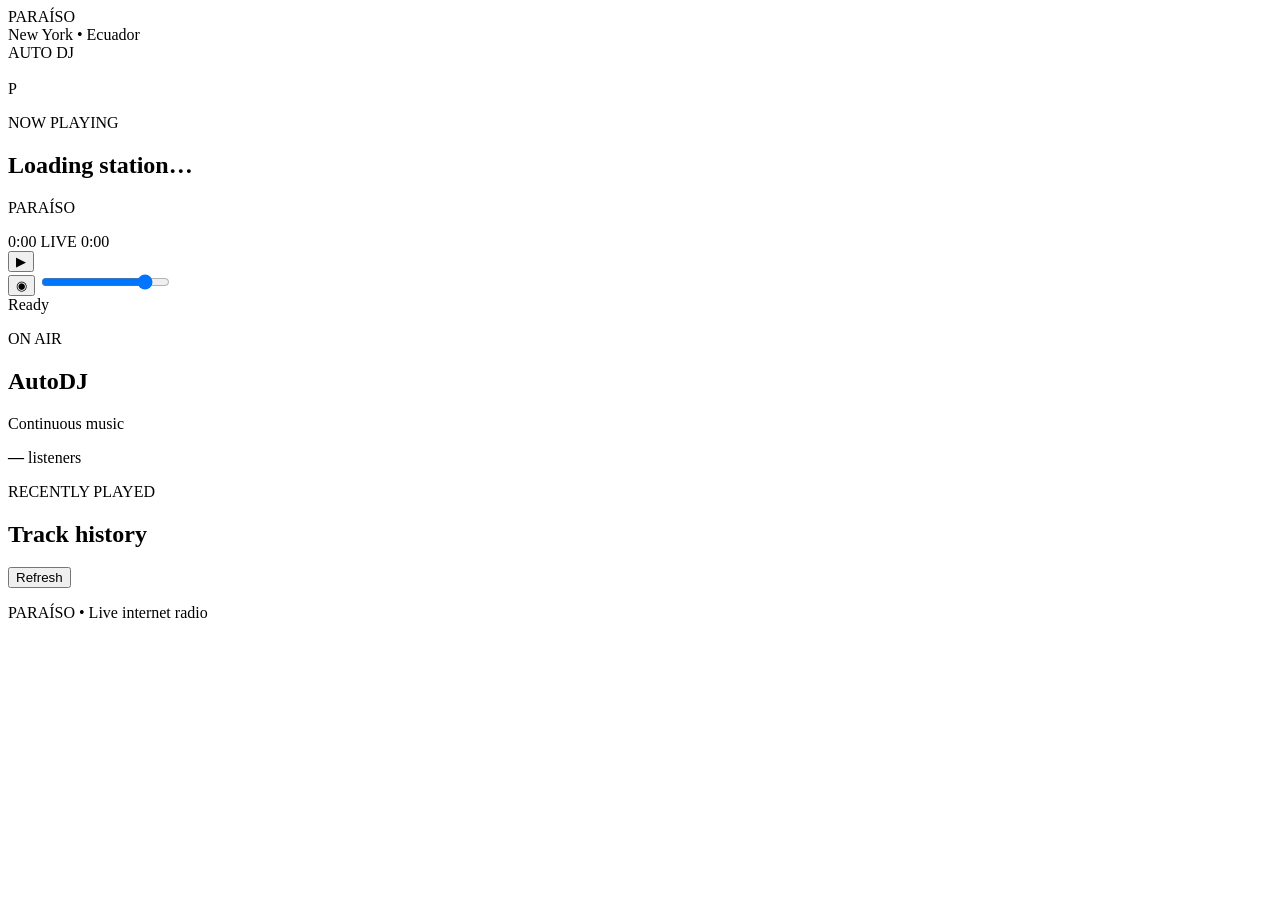
==== index.html @ c61d4d2f "Add PARAÍSO Radio V1 interface" ====
<!doctype html>
<html lang="en">
<head>
  <meta charset="utf-8" />
  <meta name="viewport" content="width=device-width, initial-scale=1, viewport-fit=cover" />
  <meta name="theme-color" content="#0b0b0c" />
  <title>PARAÍSO — Live Radio</title>
  <link rel="manifest" href="./manifest.webmanifest" />
  <link rel="stylesheet" href="./styles.css" />
</head>
<body>
  <div class="app-shell">
    <header class="topbar">
      <div>
        <div class="brand">PARAÍSO</div>
        <div class="tagline" id="tagline">New York • Ecuador</div>
      </div>
      <div class="signal-pill" id="signalPill" aria-live="polite">
        <span class="signal-dot"></span>
        <span id="signalText">AUTO DJ</span>
      </div>
    </header>

    <main>
      <section class="hero" aria-labelledby="nowPlayingHeading">
        <div class="cover-wrap">
          <img id="coverArt" class="cover-art hidden" alt="" />
          <div id="coverFallback" class="cover-fallback" aria-hidden="true">
            <div class="cover-wordmark">P</div>
          </div>
        </div>

        <div class="track">
          <p class="eyebrow" id="nowPlayingHeading">NOW PLAYING</p>
          <h1 id="songTitle">Loading station…</h1>
          <p class="artist" id="artistName">PARAÍSO</p>

          <div class="progress-block">
            <div class="progress-track" aria-hidden="true">
              <div class="progress-fill" id="progressFill"></div>
            </div>
            <div class="progress-times">
              <span id="elapsedTime">0:00</span>
              <span class="live-word">LIVE</span>
              <span id="durationTime">0:00</span>
            </div>
          </div>

          <div class="controls">
            <button class="play-button" id="playButton" type="button" aria-label="Play live radio">
              <span id="playIcon">▶</span>
            </button>

            <div class="volume-group">
              <button class="icon-button" id="muteButton" type="button" aria-label="Mute">
                <span id="volumeIcon">◉</span>
              </button>
              <input id="volumeSlider" type="range" min="0" max="1" step="0.05" value="0.85" aria-label="Volume" />
            </div>
          </div>

          <div class="status-line" id="playerStatus" aria-live="polite">Ready</div>
        </div>
      </section>

      <section class="info-grid">
        <article class="panel on-air-panel">
          <p class="eyebrow">ON AIR</p>
          <div class="on-air-row">
            <div>
              <h2 id="hostName">AutoDJ</h2>
              <p id="showName">Continuous music</p>
            </div>
            <div class="listener-box">
              <strong id="listenerCount">—</strong>
              <span>listeners</span>
            </div>
          </div>
        </article>

        <article class="panel">
          <div class="section-title-row">
            <div>
              <p class="eyebrow">RECENTLY PLAYED</p>
              <h2>Track history</h2>
            </div>
            <button class="text-button" id="refreshButton" type="button">Refresh</button>
          </div>
          <ol class="history-list" id="historyList"></ol>
        </article>
      </section>
    </main>

    <footer>
      <span id="footerStation">PARAÍSO</span>
      <span class="footer-separator">•</span>
      <span>Live internet radio</span>
    </footer>
  </div>

  <audio id="radioAudio" preload="none"></audio>

  <script src="./config.js"></script>
  <script src="./app.js"></script>
</body>
</html>
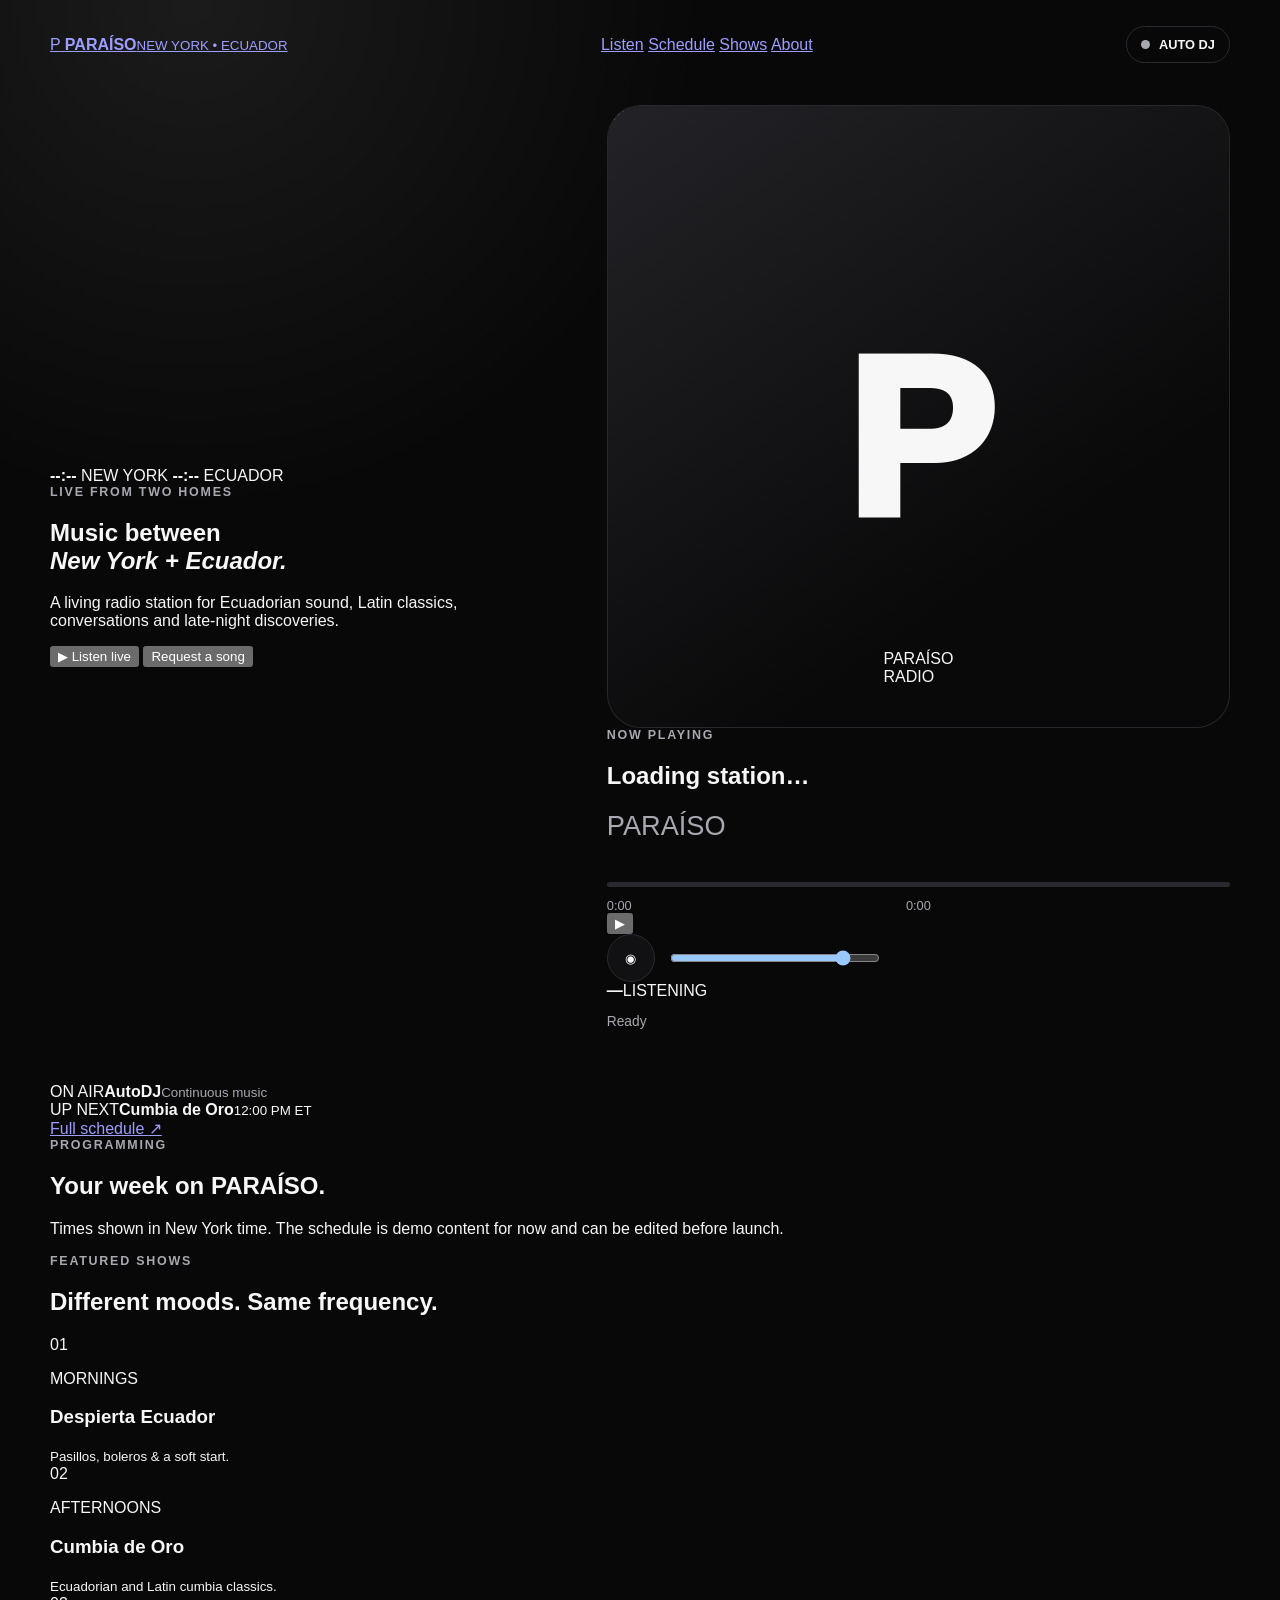
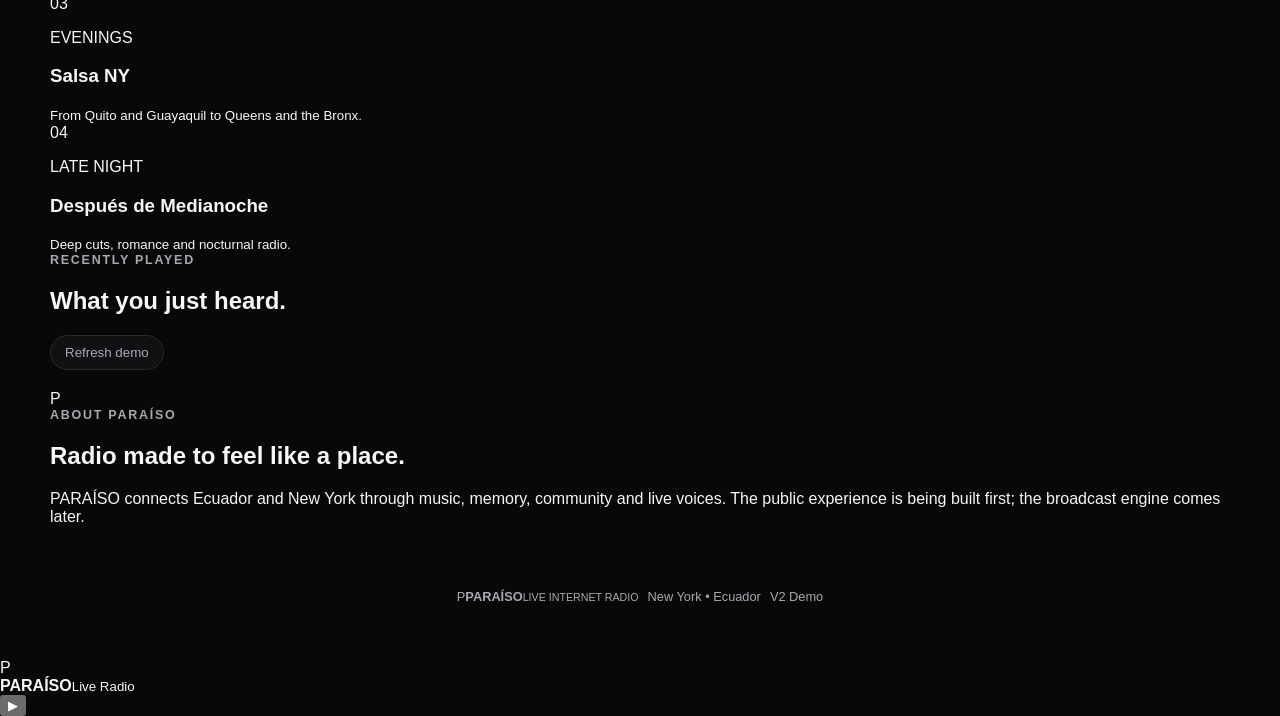
==== commit 4cb405fe: "Redesign PARAÍSO public radio experience" ====
--- a/index.html
+++ b/index.html
@@ -3,103 +3,161 @@
 <head>
   <meta charset="utf-8" />
   <meta name="viewport" content="width=device-width, initial-scale=1, viewport-fit=cover" />
-  <meta name="theme-color" content="#0b0b0c" />
+  <meta name="theme-color" content="#090a0b" />
+  <meta name="description" content="PARAÍSO — New York • Ecuador. Live music, culture and radio." />
   <title>PARAÍSO — Live Radio</title>
   <link rel="manifest" href="./manifest.webmanifest" />
   <link rel="stylesheet" href="./styles.css" />
 </head>
 <body>
+  <div class="noise" aria-hidden="true"></div>
   <div class="app-shell">
     <header class="topbar">
-      <div>
-        <div class="brand">PARAÍSO</div>
-        <div class="tagline" id="tagline">New York • Ecuador</div>
-      </div>
-      <div class="signal-pill" id="signalPill" aria-live="polite">
-        <span class="signal-dot"></span>
-        <span id="signalText">AUTO DJ</span>
+      <a class="brand-lockup" href="#listen" aria-label="PARAÍSO home">
+        <span class="brand-mark">P</span>
+        <span><strong>PARAÍSO</strong><small>NEW YORK • ECUADOR</small></span>
+      </a>
+
+      <nav class="desktop-nav" aria-label="Primary navigation">
+        <a href="#listen">Listen</a>
+        <a href="#schedule">Schedule</a>
+        <a href="#shows">Shows</a>
+        <a href="#about">About</a>
+      </nav>
+
+      <div class="header-actions">
+        <div class="signal-pill" id="signalPill" aria-live="polite">
+          <span class="signal-dot"></span><span id="signalText">AUTO DJ</span>
+        </div>
       </div>
     </header>
 
     <main>
-      <section class="hero" aria-labelledby="nowPlayingHeading">
-        <div class="cover-wrap">
-          <img id="coverArt" class="cover-art hidden" alt="" />
-          <div id="coverFallback" class="cover-fallback" aria-hidden="true">
-            <div class="cover-wordmark">P</div>
+      <section class="hero" id="listen" aria-labelledby="songTitle">
+        <div class="hero-copy">
+          <div class="world-clocks" aria-label="Station clocks">
+            <span><b id="nyClock">--:--</b> NEW YORK</span>
+            <i></i>
+            <span><b id="ecClock">--:--</b> ECUADOR</span>
+          </div>
+
+          <p class="eyebrow">LIVE FROM TWO HOMES</p>
+          <h1>Music between<br><em>New York + Ecuador.</em></h1>
+          <p class="hero-intro">A living radio station for Ecuadorian sound, Latin classics, conversations and late-night discoveries.</p>
+
+          <div class="hero-actions">
+            <button class="primary-button" id="heroPlayButton" type="button"><span id="heroPlayIcon">▶</span> Listen live</button>
+            <button class="secondary-button" id="requestButton" type="button">Request a song</button>
           </div>
         </div>
 
-        <div class="track">
-          <p class="eyebrow" id="nowPlayingHeading">NOW PLAYING</p>
-          <h1 id="songTitle">Loading station…</h1>
-          <p class="artist" id="artistName">PARAÍSO</p>
+        <div class="player-card" aria-label="Live radio player">
+          <div class="cover-wrap">
+            <img id="coverArt" class="cover-art hidden" alt="" />
+            <div id="coverFallback" class="cover-fallback" aria-hidden="true">
+              <span class="orbit orbit-a"></span><span class="orbit orbit-b"></span>
+              <div class="cover-wordmark">P</div>
+              <div class="cover-caption">PARAÍSO<br>RADIO</div>
+            </div>
+            <div class="live-badge">LIVE</div>
+          </div>
+
+          <div class="track-meta">
+            <p class="eyebrow">NOW PLAYING</p>
+            <h2 id="songTitle">Loading station…</h2>
+            <p class="artist" id="artistName">PARAÍSO</p>
+          </div>
 
           <div class="progress-block">
-            <div class="progress-track" aria-hidden="true">
-              <div class="progress-fill" id="progressFill"></div>
-            </div>
-            <div class="progress-times">
-              <span id="elapsedTime">0:00</span>
-              <span class="live-word">LIVE</span>
-              <span id="durationTime">0:00</span>
-            </div>
+            <div class="progress-track"><div class="progress-fill" id="progressFill"></div></div>
+            <div class="progress-times"><span id="elapsedTime">0:00</span><span id="durationTime">0:00</span></div>
           </div>
 
-          <div class="controls">
-            <button class="play-button" id="playButton" type="button" aria-label="Play live radio">
-              <span id="playIcon">▶</span>
-            </button>
-
+          <div class="player-controls">
+            <button class="round-button" id="playButton" type="button" aria-label="Play live radio"><span id="playIcon">▶</span></button>
             <div class="volume-group">
-              <button class="icon-button" id="muteButton" type="button" aria-label="Mute">
-                <span id="volumeIcon">◉</span>
-              </button>
+              <button class="icon-button" id="muteButton" type="button" aria-label="Mute">◉</button>
               <input id="volumeSlider" type="range" min="0" max="1" step="0.05" value="0.85" aria-label="Volume" />
             </div>
+            <div class="listener-mini"><b id="listenerCount">—</b><span>LISTENING</span></div>
           </div>
-
           <div class="status-line" id="playerStatus" aria-live="polite">Ready</div>
         </div>
       </section>
 
-      <section class="info-grid">
-        <article class="panel on-air-panel">
-          <p class="eyebrow">ON AIR</p>
-          <div class="on-air-row">
-            <div>
-              <h2 id="hostName">AutoDJ</h2>
-              <p id="showName">Continuous music</p>
-            </div>
-            <div class="listener-box">
-              <strong id="listenerCount">—</strong>
-              <span>listeners</span>
-            </div>
-          </div>
-        </article>
+      <section class="now-strip" aria-label="On air information">
+        <div><span class="strip-label">ON AIR</span><strong id="hostName">AutoDJ</strong><small id="showName">Continuous music</small></div>
+        <div class="strip-divider"></div>
+        <div><span class="strip-label">UP NEXT</span><strong id="upNextShow">Cumbia de Oro</strong><small id="upNextTime">12:00 PM ET</small></div>
+        <a href="#schedule">Full schedule <span>↗</span></a>
+      </section>
 
-        <article class="panel">
-          <div class="section-title-row">
-            <div>
-              <p class="eyebrow">RECENTLY PLAYED</p>
-              <h2>Track history</h2>
-            </div>
-            <button class="text-button" id="refreshButton" type="button">Refresh</button>
-          </div>
-          <ol class="history-list" id="historyList"></ol>
-        </article>
+      <section class="section" id="schedule">
+        <div class="section-heading">
+          <div><p class="eyebrow">PROGRAMMING</p><h2>Your week on PARAÍSO.</h2></div>
+          <p>Times shown in New York time. The schedule is demo content for now and can be edited before launch.</p>
+        </div>
+        <div class="day-tabs" id="dayTabs" role="tablist" aria-label="Schedule days"></div>
+        <div class="schedule-list" id="scheduleList"></div>
+      </section>
+
+      <section class="section" id="shows">
+        <div class="section-heading">
+          <div><p class="eyebrow">FEATURED SHOWS</p><h2>Different moods. Same frequency.</h2></div>
+        </div>
+        <div class="show-grid">
+          <article class="show-card show-a"><span>01</span><div><p>MORNINGS</p><h3>Despierta Ecuador</h3><small>Pasillos, boleros & a soft start.</small></div></article>
+          <article class="show-card show-b"><span>02</span><div><p>AFTERNOONS</p><h3>Cumbia de Oro</h3><small>Ecuadorian and Latin cumbia classics.</small></div></article>
+          <article class="show-card show-c"><span>03</span><div><p>EVENINGS</p><h3>Salsa NY</h3><small>From Quito and Guayaquil to Queens and the Bronx.</small></div></article>
+          <article class="show-card show-d"><span>04</span><div><p>LATE NIGHT</p><h3>Después de Medianoche</h3><small>Deep cuts, romance and nocturnal radio.</small></div></article>
+        </div>
+      </section>
+
+      <section class="section listening-section">
+        <div class="section-heading compact">
+          <div><p class="eyebrow">RECENTLY PLAYED</p><h2>What you just heard.</h2></div>
+          <button class="text-button" id="refreshButton" type="button">Refresh demo</button>
+        </div>
+        <ol class="history-list" id="historyList"></ol>
+      </section>
+
+      <section class="about-section" id="about">
+        <div class="about-mark">P</div>
+        <div>
+          <p class="eyebrow">ABOUT PARAÍSO</p>
+          <h2>Radio made to feel like a place.</h2>
+          <p>PARAÍSO connects Ecuador and New York through music, memory, community and live voices. The public experience is being built first; the broadcast engine comes later.</p>
+        </div>
       </section>
     </main>
 
     <footer>
-      <span id="footerStation">PARAÍSO</span>
-      <span class="footer-separator">•</span>
-      <span>Live internet radio</span>
+      <div class="brand-lockup footer-brand"><span class="brand-mark">P</span><span><strong>PARAÍSO</strong><small>LIVE INTERNET RADIO</small></span></div>
+      <p>New York • Ecuador</p>
+      <p>V2 Demo</p>
     </footer>
   </div>
 
+  <div class="mobile-player" id="mobilePlayer">
+    <div class="mobile-track"><span class="mini-art">P</span><div><strong id="mobileTitle">PARAÍSO</strong><small id="mobileArtist">Live Radio</small></div></div>
+    <button id="mobilePlayButton" type="button" aria-label="Play live radio"><span id="mobilePlayIcon">▶</span></button>
+  </div>
+
+  <dialog class="request-modal" id="requestModal">
+    <form method="dialog" id="requestForm">
+      <button class="modal-close" value="cancel" aria-label="Close">×</button>
+      <p class="eyebrow">REQUEST LINE</p>
+      <h2>What should PARAÍSO play?</h2>
+      <p class="modal-copy">This is a demo request form. We’ll connect it to the real station request system later.</p>
+      <label>Song<input id="requestSong" required placeholder="Song title" /></label>
+      <label>Artist<input id="requestArtist" required placeholder="Artist" /></label>
+      <label>Your name <span>(optional)</span><input id="requestName" placeholder="Name" /></label>
+      <button class="primary-button modal-submit" value="default" type="submit">Send request</button>
+      <p class="request-feedback" id="requestFeedback" aria-live="polite"></p>
+    </form>
+  </dialog>
+
   <audio id="radioAudio" preload="none"></audio>
-
   <script src="./config.js"></script>
   <script src="./app.js"></script>
 </body>
--- a/styles.css
+++ b/styles.css
@@ -0,0 +1 @@
+:root{color-scheme:dark;--bg:#080809;--surface:#111114;--text:#f7f7f8;--muted:#a8a8b0;--line:#29292f;--danger:#ff5a5f}*{box-sizing:border-box}body{margin:0;min-height:100vh;background:radial-gradient(circle at 15% 0%,rgba(255,255,255,.08),transparent 32rem),var(--bg);color:var(--text);font-family:-apple-system,BlinkMacSystemFont,"Segoe UI",Arial,sans-serif}.app-shell{width:min(1180px,calc(100% - 32px));margin:auto;padding:26px 0 42px}.topbar,.on-air-row,.section-title-row,.controls,.volume-group,footer{display:flex;align-items:center}.topbar,.on-air-row,.section-title-row{justify-content:space-between}.topbar{margin-bottom:42px}.brand{font-weight:900;letter-spacing:.18em;font-size:1.3rem}.tagline,.artist,#showName,.status-line,.history-artist,footer{color:var(--muted)}.signal-pill{display:inline-flex;align-items:center;gap:9px;border:1px solid var(--line);border-radius:999px;padding:10px 14px;font-size:.8rem;font-weight:800}.signal-dot{width:9px;height:9px;border-radius:50%;background:var(--muted)}.signal-pill.live .signal-dot{background:var(--danger);box-shadow:0 0 0 6px rgba(255,90,95,.13)}.hero{display:grid;grid-template-columns:minmax(280px,480px) 1fr;gap:clamp(34px,6vw,82px);align-items:center;margin:12px 0 54px}.cover-wrap{position:relative;aspect-ratio:1;border-radius:34px;overflow:hidden;background:#16161a;border:1px solid rgba(255,255,255,.08)}.cover-art{width:100%;height:100%;object-fit:cover}.hidden{display:none}.cover-fallback{position:absolute;inset:0;display:grid;place-items:center;background:linear-gradient(145deg,#232327,#09090a 70%)}.cover-wordmark{font-size:clamp(7rem,20vw,14rem);font-weight:950}.eyebrow{margin:0 0 10px;color:var(--muted);font-size:.78rem;font-weight:800;letter-spacing:.14em}.track h1{margin:0;font-size:clamp(2.6rem,6.5vw,5.7rem);line-height:.95;letter-spacing:-.055em}.artist{margin:16px 0 0;font-size:clamp(1.2rem,2.4vw,1.7rem)}.progress-block{margin-top:40px}.progress-track{height:5px;border-radius:999px;background:var(--line);overflow:hidden}.progress-fill{height:100%;width:0;background:#fff}.progress-times{display:grid;grid-template-columns:1fr auto 1fr;margin-top:11px;color:var(--muted);font-size:.8rem}.progress-times span:last-child{text-align:right}.controls{gap:24px;margin-top:28px}.play-button{width:82px;height:82px;border:0;border-radius:50%;background:#fff;color:#050506;font-size:1.75rem;cursor:pointer}.volume-group{gap:13px;flex:1}.icon-button,.text-button{cursor:pointer;border:1px solid var(--line);background:var(--surface);color:var(--text)}.icon-button{width:48px;height:48px;border-radius:50%}.text-button{border-radius:999px;padding:9px 14px;color:var(--muted)}#volumeSlider{width:min(210px,100%)}.status-line{margin-top:14px;font-size:.86rem}.info-grid{display:grid;grid-template-columns:.8fr 1.2fr;gap:20px}.panel{background:rgba(17,17,20,.86);border:1px solid var(--line);border-radius:24px;padding:28px}.panel h2{margin:0}.listener-box{text-align:right}.listener-box strong{display:block;font-size:2.2rem}.history-list{list-style:none;margin:20px 0 0;padding:0}.history-item{display:grid;grid-template-columns:44px 1fr;gap:13px;padding:13px 0;border-top:1px solid var(--line)}.history-cover{width:44px;height:44px;border-radius:9px;object-fit:cover;background:#18181c}.history-cover.fallback{display:grid;place-items:center}.history-title,.history-artist{margin:0}.history-artist{margin-top:4px;font-size:.87rem}footer{justify-content:center;gap:9px;padding-top:34px;font-size:.8rem}@media(max-width:780px){.hero,.info-grid{grid-template-columns:1fr}.cover-wrap{width:min(86vw,430px);justify-self:center}.track h1{font-size:clamp(2.8rem,13vw,5rem)}}
